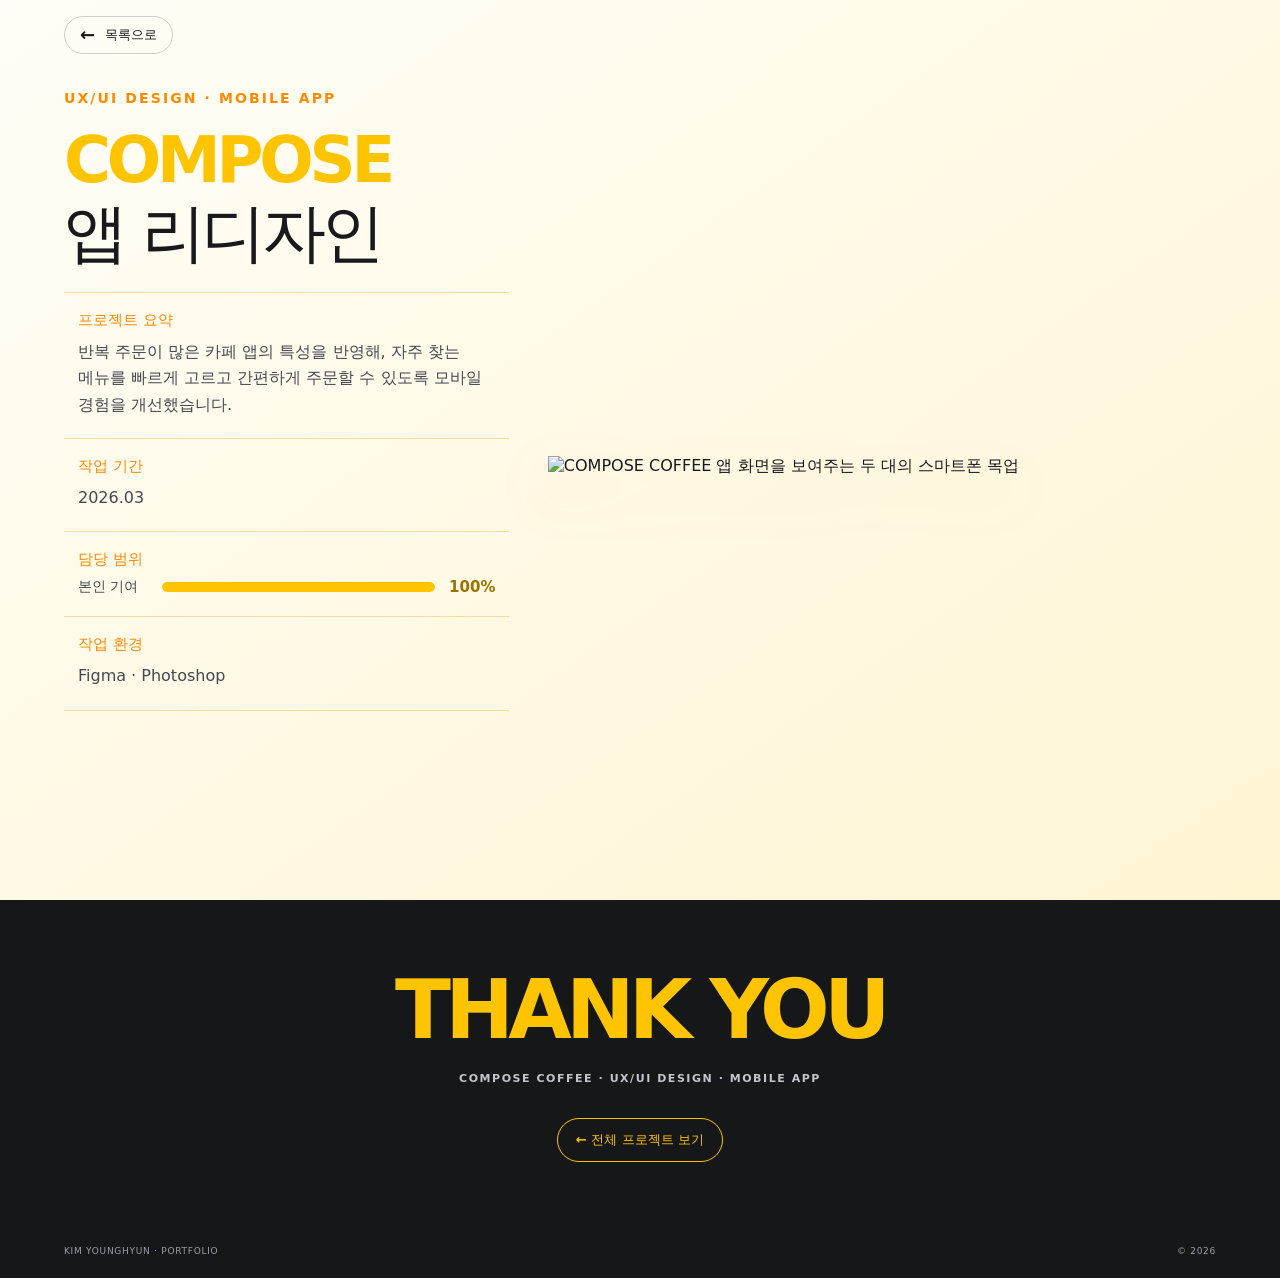
==== compose.html @ ec101e59 "Add portfolio website files" ====
<!doctype html>
<html lang="ko">
  <head>
    <meta charset="UTF-8" />
    <meta name="viewport" content="width=device-width, initial-scale=1.0" />
    <meta name="theme-color" content="#FFC400" />
    <meta name="description" content="COMPOSE COFFEE 앱 리디자인 프로젝트 상세 페이지" />
    <title>COMPOSE COFFEE 앱 리디자인 | 김영현 포트폴리오</title>
    <link rel="stylesheet" href="detail.css" />
    <script src="detail.js" defer></script>
    <script src="cursor.js" defer></script>
  </head>
  <body class="case-study-page compose-page">
    <a class="skip-link" href="#project-images">본문 바로가기</a>
    <header class="case-header">
      <a class="back-link" href="main.html"><span aria-hidden="true">←</span> 목록으로</a>
    </header>

    <main>
      <section class="case-intro" aria-labelledby="project-title">
        <p class="case-kicker">UX/UI DESIGN · MOBILE APP</p>
        <h1 id="project-title"><span class="case-title-accent">COMPOSE</span> <br>앱 리디자인</h1>
        <div class="case-facts">
          <div class="case-fact"><h2>프로젝트 요약</h2><p>반복 주문이 많은 카페 앱의 특성을 반영해, 자주 찾는 메뉴를 빠르게 고르고 간편하게 주문할 수 있도록 모바일 경험을 개선했습니다.</p></div>
          <div class="case-fact"><h2>작업 기간</h2><p>2026.03</p></div>
          <div class="case-fact"><h2>담당 범위</h2><div class="scope-gauge" role="img" aria-label="본인 기여 100퍼센트"><span class="scope-gauge-label">본인 기여</span><span class="scope-gauge-track"><span class="scope-gauge-fill"></span></span><strong>100%</strong></div></div>
          <div class="case-fact"><h2>작업 환경</h2><p>Figma · Photoshop</p></div>
        </div>
        <figure class="case-mockup"><img src="images/projects/compose/compose-mockup.png" alt="COMPOSE COFFEE 앱 화면을 보여주는 두 대의 스마트폰 목업" /></figure>
      </section>

      <section class="case-images" id="project-images" aria-label="COMPOSE COFFEE 프로젝트 화면 이미지">
        <figure class="case-image-frame"><img src="images/projects/compose/01-cover.webp" alt="COMPOSE COFFEE 앱 리디자인 프로젝트 표지" fetchpriority="high" /></figure>
        <figure class="case-image-frame"><img src="images/projects/compose/02-background.webp" alt="프로젝트 배경과 문제 정의" loading="lazy" /></figure>
        <figure class="case-image-frame"><img src="images/projects/compose/03-desk-research.webp" alt="카페 앱 데스크 리서치" loading="lazy" /></figure>
        <figure class="case-image-frame"><img src="images/projects/compose/04-user-research-01.webp" alt="사용자 리서치 결과 1" loading="lazy" /></figure>
        <figure class="case-image-frame"><img src="images/projects/compose/05-user-research-02.webp" alt="사용자 리서치 결과 2" loading="lazy" /></figure>
        <figure class="case-image-frame"><img src="images/projects/compose/06-problem.webp" alt="핵심 문제 도출" loading="lazy" /></figure>
        <figure class="case-image-frame"><img src="images/projects/compose/07-solution.webp" alt="UX 개선 솔루션" loading="lazy" /></figure>
        <figure class="case-image-frame"><img src="images/projects/compose/08-style-guide.webp" alt="COMPOSE COFFEE 스타일 가이드" loading="lazy" /></figure>
        <figure class="case-image-frame"><img src="images/projects/compose/09-service.webp" alt="서비스 개선 방향" loading="lazy" /></figure>
        <figure class="case-image-frame"><img src="images/projects/compose/10-home-ui.webp" alt="주문 중심 홈 화면 디자인" loading="lazy" /></figure>
        <figure class="case-image-frame"><img src="images/projects/compose/11-quick-order-ui.webp" alt="퀵오더 화면 디자인" loading="lazy" /></figure>
        <figure class="case-image-frame"><img src="images/projects/compose/12-store-info-ui.webp" alt="매장 정보 화면 디자인" loading="lazy" /></figure>
        <figure class="case-image-frame"><img src="images/projects/compose/13-recommended-menu.webp" alt="추천 메뉴 화면 디자인" loading="lazy" /></figure>
        <figure class="case-image-frame"><img src="images/projects/compose/14-final-review.webp" alt="프로젝트 최종 결과와 리뷰" loading="lazy" /></figure>
      </section>

      <section class="case-end">
        <p>THANK YOU</p>
        <span>COMPOSE COFFEE · UX/UI DESIGN · MOBILE APP</span>
        <a href="main.html">← 전체 프로젝트 보기</a>
      </section>
    </main>
    <footer class="case-footer"><span>KIM YOUNGHYUN · PORTFOLIO</span><span>© 2026</span></footer>
  </body>
</html>
---- detail.css ----
:root{font-family:Pretendard,"Apple SD Gothic Neo",system-ui,sans-serif;color:#fff;background:#fff;font-synthesis:none;-webkit-font-smoothing:antialiased;--blue:#FF2B5C;--blue-light:#FF2B5C;--white:#fff;--gutter:clamp(20px,5vw,76px)}*{box-sizing:border-box}html{scroll-behavior:smooth}body{margin:0;min-width:320px}.skip-link{position:fixed;z-index:20;top:-60px;left:12px;padding:12px 16px;background:#fff;color:#151719}.skip-link:focus{top:12px}.case-header{position:absolute;z-index:2;top:0;left:0;padding:16px var(--gutter)}.back-link{display:inline-flex;align-items:center;gap:10px;padding:9px 15px;border:1px solid #ffffff42;border-radius:30px;color:#fff;font-size:13px;font-weight:700;transition:background .2s}.back-link:hover{background:#ffffff1c}.back-link span{font-size:18px;line-height:1}.case-intro{min-height:100vh;padding:86px var(--gutter) 58px;display:flex;flex-direction:column;align-items:center;justify-content:center;text-align:center;background:linear-gradient(145deg,var(--blue-light),var(--blue));color:#fff}.case-kicker{margin:0 0 18px;font-size:14px;font-weight:800;letter-spacing:.15em;color:#e2eaff}.case-intro h1{margin:0 0 22px;font-size:clamp(38px,6vw,64px);font-weight:900;line-height:1.14;letter-spacing:-.065em}.case-facts{width:min(900px,100%);border-top:1px solid #ffffff42}.case-fact{padding:18px 14px 20px;border-bottom:1px solid #ffffff42}.case-fact h2{margin:0 0 9px;font-size:15px;font-weight:800}.case-fact p{margin:0;color:#f0f4ff;font-size:16px;line-height:1.65;word-break:keep-all}.case-images{width:min(100%,1920px);margin:0 auto;background:#fff}.case-image-frame{margin:0;width:100%;overflow:hidden;background:#fff}.case-image-frame img{display:block;width:100%;height:auto;object-fit:contain}.case-image-frame.is-empty{display:none}.case-end{min-height:310px;padding:62px 20px;display:flex;flex-direction:column;align-items:center;justify-content:center;gap:15px;background:#151719;color:#fff;text-align:center}.case-end p{margin:0;font-size:clamp(44px,9vw,82px);font-weight:900;letter-spacing:-.07em;color:var(--blue)}.case-end span{color:#c2c6cd;font-size:11px;font-weight:700;letter-spacing:.14em}.case-end a{margin-top:18px;padding:12px 18px;border:1px solid var(--blue);border-radius:30px;color:var(--blue);font-size:13px;font-weight:700;transition:background .2s,color .2s}.case-end a:hover{background:#fff;color:#151719}.case-footer{min-height:54px;padding:14px var(--gutter);display:flex;align-items:center;justify-content:space-between;gap:16px;background:#151719;color:#999fa8;font-size:9px;letter-spacing:.08em}
@media(max-width:600px){:root{--gutter:20px}.case-header{padding:14px 18px}.back-link{padding:8px 12px;font-size:12px}.case-intro{min-height:100svh;padding:76px 20px 38px}.case-kicker{font-size:11px;margin-bottom:14px}.case-intro h1{font-size:clamp(36px,10vw,48px);margin-bottom:20px}.case-fact{padding:15px 4px 16px}.case-fact h2{font-size:13px;margin-bottom:6px}.case-fact p{font-size:14px}.case-end{min-height:250px}.case-end span{font-size:9px}.case-footer{font-size:8px;letter-spacing:.04em}}
@media(prefers-reduced-motion:reduce){html{scroll-behavior:auto}}
.case-intro{min-height:100vh;padding:90px var(--gutter) 58px;display:grid;grid-template-columns:minmax(0,.9fr) minmax(0,1.1fr);grid-template-rows:auto auto 1fr;align-items:center;column-gap:clamp(28px,5vw,76px);text-align:left}.case-kicker,.case-intro h1,.case-facts{grid-column:1}.case-kicker{align-self:end}.case-intro h1{align-self:start}.case-facts{width:100%;align-self:start}.case-mockup{grid-column:2;grid-row:1/4;width:100%;margin:0;display:flex;align-items:center;justify-content:center}.case-mockup img{display:block;width:100%;height:auto;max-height:72vh;object-fit:contain;filter:drop-shadow(0 22px 28px #10295d33)}
@media(max-width:850px){.case-intro{min-height:0;padding:82px clamp(22px,6vw,60px) 50px;grid-template-columns:1fr;grid-template-rows:auto;gap:0;text-align:center}.case-kicker,.case-intro h1,.case-facts,.case-mockup{grid-column:1;grid-row:auto}.case-kicker{align-self:auto}.case-intro h1{align-self:auto}.case-facts{align-self:auto}.case-mockup{width:min(100%,650px);margin:30px auto 0}.case-mockup img{max-height:none}}
@media(min-width:851px){.case-intro{grid-template-columns:minmax(0,.8fr) minmax(0,1.2fr);column-gap:clamp(22px,3vw,54px)}.case-mockup{width:100%}.case-mockup img{width:100%;max-height:82vh}}
.case-intro{background:#fff4f6;color:#17191d}.case-kicker,.case-fact h2,.case-title-accent{color:#FF2B5C}.case-intro h1{color:#17191d}.case-facts{border-color:#ff2b5c45}.case-fact{border-color:#ff2b5c45}.case-fact p{color:#454950}.back-link{color:#17191d;border-color:#17191d35;text-decoration:none}.back-link:hover{background:#ff2b5c12;text-decoration:none}.case-end p{color:#FF2B5C}.case-end a{color:#FF2B5C;border-color:#FF2B5C;text-decoration:none}.case-end a:hover{text-decoration:none}
.scope-gauge{display:flex;align-items:center;gap:12px;color:#454950;font-size:14px}.scope-gauge-label{flex:0 0 72px;text-align:left}.scope-gauge-track{height:10px;flex:1;overflow:hidden;border-radius:999px;background:#ff2b5c24}.scope-gauge-fill{display:block;width:100%;height:100%;border-radius:inherit;background:#FF2B5C}.scope-gauge strong{min-width:48px;color:#FF2B5C;font-size:15px;text-align:right}
@media(max-width:600px){.scope-gauge{gap:9px;font-size:13px}.scope-gauge-label{flex-basis:64px}.scope-gauge-track{height:8px}.scope-gauge strong{font-size:14px}}

/* COMPOSE COFFEE case study theme, scoped so PICL keeps its original colors. */
body.compose-page{--blue:#FFC400;--blue-light:#FFC400}
body.compose-page .case-intro{background:linear-gradient(145deg,#fffdf7,#fff5d3);color:#17191d}
body.compose-page .case-kicker{color:#8d6900}
body.compose-page .case-intro h1{color:#17191d}
body.compose-page .case-title-accent{display:inline;color:#9a7300;background:none;padding:0;border-radius:0;font:inherit}
body.compose-page .case-facts,body.compose-page .case-fact{border-color:#d7a60055}
body.compose-page .case-fact h2{color:#8d6900}
body.compose-page .case-fact p{color:#454950}
body.compose-page .case-mockup img{filter:drop-shadow(0 22px 28px #a27c0030)}
body.compose-page .scope-gauge-track{background:#ffc40045}
body.compose-page .scope-gauge-fill{background:#FFC400}
body.compose-page .scope-gauge strong{color:#9a7300}
body.compose-page .back-link{color:#17191d;border-color:#17191d35}
body.compose-page .back-link:hover{background:#ffc40020}
body.compose-page .case-end p,body.compose-page .case-end a{color:#FFC400}
body.compose-page .case-end a{border-color:#FFC400}
body.compose-page .case-end a:hover{background:#FFC400;color:#17191d}
@media(max-width:850px){body.compose-page .case-intro{background:linear-gradient(160deg,#fffdf7,#fff5d3)}}
@media(min-width:851px){body.compose-page .case-mockup img{width:min(100%,780px);max-height:90vh}}

/* Keep Compose typography identical to the PICL case study. */
body.compose-page{font-family:Pretendard,"Apple SD Gothic Neo",system-ui,sans-serif}
body.compose-page .case-kicker,body.compose-page .case-intro h1,body.compose-page .case-fact h2,body.compose-page .case-fact p,body.compose-page .scope-gauge,body.compose-page .case-end p,body.compose-page .case-end span,body.compose-page .case-end a,body.compose-page .case-footer{font-family:inherit}
body.compose-page .case-kicker{font-size:14px;font-weight:800;letter-spacing:.15em}
body.compose-page .case-intro h1{font-size:clamp(38px,6vw,64px);font-weight:900;line-height:1.14;letter-spacing:-.065em}
body.compose-page .case-fact h2{font-size:15px;font-weight:800}
body.compose-page .case-fact p{font-size:16px;line-height:1.65}
body.compose-page .scope-gauge{font-size:14px}
@media(max-width:600px){body.compose-page .case-kicker{font-size:11px}body.compose-page .case-intro h1{font-size:clamp(36px,10vw,48px)}body.compose-page .case-fact h2{font-size:13px}body.compose-page .case-fact p{font-size:14px}}
body.compose-page .case-title-accent{color:#17191d;background:linear-gradient(transparent 58%,#FFC400 58%)}
body.compose-page .case-title-accent{color:#FFC400;background:none}
body.compose-page .case-kicker{color:#FF8A00}
body.compose-page .case-fact h2{color:#FF8A00}

/* GROUNDSEESAW case study theme */
body.groundseesaw-page{--blue:#C82901;--blue-light:#C82901;color:#111;background:#fff}
body.groundseesaw-page .case-intro{background:linear-gradient(145deg,#fff9f7,#fbe9e5);color:#111}
body.groundseesaw-page .case-kicker,body.groundseesaw-page .case-fact h2,body.groundseesaw-page .case-title-accent{color:#C82901}
body.groundseesaw-page .case-intro h1{color:#111}
body.groundseesaw-page .case-facts,body.groundseesaw-page .case-fact{border-color:#c8290138}
body.groundseesaw-page .case-fact p{color:#444}
body.groundseesaw-page .case-mockup img{filter:drop-shadow(0 22px 28px #1112)}
body.groundseesaw-page .scope-gauge-track{background:#c8290126}
body.groundseesaw-page .scope-gauge-fill{background:#C82901}
body.groundseesaw-page .scope-gauge strong{color:#C82901}
body.groundseesaw-page .back-link{color:#111;border-color:#1113}
body.groundseesaw-page .back-link:hover{background:#c8290112}
body.groundseesaw-page .case-end p,body.groundseesaw-page .case-end a{color:#C82901}
body.groundseesaw-page .case-end a{border-color:#C82901}
body.groundseesaw-page .case-end a:hover{background:#C82901;color:#fff}
@media(min-width:851px){body.groundseesaw-page .case-mockup img{width:min(100%,780px);max-height:90vh}}
@media(max-width:850px){body.groundseesaw-page .case-intro{background:linear-gradient(160deg,#fff9f7,#fbe9e5)}}

/* RUNON web development case study theme */
body.runon-page{--blue:#CCFF47;--blue-light:#CCFF47;color:#f5f5f5;background:#111}
body.runon-page .case-intro{background:linear-gradient(145deg,#191919,#090909);color:#f5f5f5}
body.runon-page .case-kicker,body.runon-page .case-fact h2,body.runon-page .case-title-accent{color:#CCFF47}
body.runon-page .case-intro h1{color:#f5f5f5}
body.runon-page .case-facts,body.runon-page .case-fact{border-color:#ccff4740}
body.runon-page .case-fact p{color:#d2d2d2}
body.runon-page .case-mockup img{filter:drop-shadow(0 22px 28px #0009)}
body.runon-page .back-link{color:#f5f5f5;border-color:#ffffff40}
body.runon-page .back-link:hover{background:#ffffff12}
body.runon-page .case-images,body.runon-page .case-image-frame{background:#111}
body.runon-page .case-end p,body.runon-page .case-end a{color:#CCFF47}
body.runon-page .case-end a{border-color:#CCFF47}
body.runon-page .case-end a:hover{background:#CCFF47;color:#111}
@media(min-width:851px){body.runon-page .case-mockup img{width:min(100%,780px);max-height:86vh}}
@media(max-width:850px){body.runon-page .case-intro{background:linear-gradient(160deg,#191919,#090909)}}

/* RUNON: start the PDF from page one below the summary and keep it crisp at a smaller display width. */
body.runon-page .case-intro{min-height:auto;padding:90px var(--gutter) 48px;display:flex;flex-direction:column;align-items:flex-start;justify-content:flex-start;text-align:left;gap:0}
body.runon-page .case-kicker,body.runon-page .case-intro h1,body.runon-page .case-facts{align-self:flex-start;text-align:left}
body.runon-page .case-kicker,body.runon-page .case-intro h1,body.runon-page .case-facts{width:min(100%,1200px)}
body.runon-page .case-facts{margin-top:8px}
body.runon-page .case-images{width:min(100%,1200px);margin-inline:auto;background:#111}
body.runon-page .case-image-frame{margin:0;background:#111}
body.runon-page .case-image-frame img{display:block;width:100%;height:auto}
@media(max-width:850px){body.runon-page .case-intro{padding:78px 22px 36px;text-align:left}body.runon-page .case-images{width:100%}}

/* Custom circular pointer follows the active project's key color on hover. */
@media (hover:hover) and (pointer:fine){
  body.case-study-page,body.case-study-page a,body.case-study-page button{cursor:none!important}
  body.case-study-page .custom-cursor{position:fixed;top:0;left:0;z-index:99999;width:18px;height:18px;border:1px solid var(--blue);border-radius:50%;background:transparent;opacity:0;pointer-events:none;transition:width .2s ease,height .2s ease,background-color .2s ease,opacity .15s ease;will-change:transform}
  body.case-study-page .custom-cursor.is-visible{opacity:1}
  body.case-study-page .custom-cursor.is-active{width:34px;height:34px;background:var(--blue)}
}
@media(prefers-reduced-motion:reduce){body.case-study-page .custom-cursor{transition:none}}

@media (hover:hover) and (pointer:fine){
  body.case-study-page .custom-cursor.is-arrow::after{content:"↗";position:absolute;inset:0;display:grid;place-items:center;color:#111;font:700 14px/1 system-ui,sans-serif}
}

/* DANDI web development case study. */
body.dandi-page{--blue:#78D9C5;--blue-light:#78D9C5;color:#f5f5f5;background:#111}
body.dandi-page .case-intro{min-height:auto;padding:90px var(--gutter) 48px;display:flex;flex-direction:column;align-items:flex-start;justify-content:flex-start;text-align:left;gap:0;background:linear-gradient(145deg,#191919,#090909);color:#f5f5f5}
body.dandi-page .case-kicker,body.dandi-page .case-intro h1,body.dandi-page .case-facts{width:min(100%,1200px);align-self:flex-start;text-align:left}
body.dandi-page .case-kicker,body.dandi-page .case-fact h2,body.dandi-page .case-title-accent{color:#78D9C5}
body.dandi-page .case-intro h1{color:#f5f5f5}
body.dandi-page .case-facts,body.dandi-page .case-fact{border-color:#78d9c540}
body.dandi-page .case-facts{margin-top:8px}
body.dandi-page .case-fact p{color:#d2d2d2}
body.dandi-page .back-link{color:#f5f5f5;border-color:#ffffff40}
body.dandi-page .back-link:hover{background:#ffffff12}
body.dandi-page .case-images{width:min(100%,1200px);margin-inline:auto;background:#111}
body.dandi-page .case-image-frame{margin:0;background:#111}
body.dandi-page .case-image-frame img{display:block;width:100%;height:auto}
body.dandi-page .case-end p,body.dandi-page .case-end a{color:#78D9C5}
body.dandi-page .case-end a{border-color:#78D9C5}
body.dandi-page .case-end a:hover{background:#78D9C5;color:#111}
@media(max-width:850px){body.dandi-page .case-intro{padding:78px 22px 36px;background:linear-gradient(160deg,#191919,#090909)}body.dandi-page .case-images{width:100%}}

/* Fixed project details beside the original 430px-wide AI content. */
body.goodal-ai-page{--blue:#E2C600;--blue-light:#E2C600;background:#111;color:#f5f5f5;overflow:hidden}
body.goodal-ai-page .goodal-layout{height:100dvh;min-height:0;display:grid;grid-template-columns:minmax(340px,42%) minmax(0,1fr);overflow:hidden}
body.goodal-ai-page .goodal-project-info{position:relative;height:100dvh;min-height:0;padding:26px clamp(28px,5vw,76px) 32px;display:flex;flex-direction:column;background:#151515;overflow-y:auto}
body.goodal-ai-page .goodal-back{align-self:flex-start;color:#f5f5f5;border-color:#ffffff40}
body.goodal-ai-page .goodal-back:hover{background:#ffffff12}
body.goodal-ai-page .goodal-info-inner{width:min(100%,500px);margin:auto 0;padding:48px 0}
body.goodal-ai-page .goodal-kicker{margin:0 0 18px;color:#E2C600;font-size:12px;font-weight:800;letter-spacing:.16em}
body.goodal-ai-page .goodal-info-inner h1{margin:0;color:#fff;font-size:clamp(34px,4.4vw,58px);font-weight:900;line-height:1.16;letter-spacing:-.065em;word-break:keep-all}
body.goodal-ai-page .goodal-summary{max-width:460px;margin:24px 0 34px;color:#c6c6c6;font-size:15px;line-height:1.8;word-break:keep-all}
body.goodal-ai-page .goodal-facts{margin:0;border-top:1px solid #ffffff28}
body.goodal-ai-page .goodal-facts div{padding:17px 0;border-bottom:1px solid #ffffff28}
body.goodal-ai-page .goodal-facts dt{margin:0 0 7px;color:#E2C600;font-size:12px;font-weight:800;letter-spacing:.04em}
body.goodal-ai-page .goodal-facts dd{margin:0;color:#e1e1e1;font-size:14px;line-height:1.65}
body.goodal-ai-page .goodal-index{margin-top:auto;padding-top:20px;color:#777;font-size:9px;font-weight:700;letter-spacing:.14em}
body.goodal-ai-page .goodal-artwork-panel{height:100dvh;overflow-y:auto;overscroll-behavior:contain;background:#fdf9dc;scrollbar-color:#b4a544 #fdf9dc;scrollbar-width:thin}
body.goodal-ai-page .goodal-artwork{width:min(100%,430px);margin:0 auto;background:#fff}
body.goodal-ai-page .goodal-artwork img{display:block;width:100%;height:auto}
@media(max-width:850px){
  body.goodal-ai-page{overflow:auto}
  body.goodal-ai-page .goodal-layout{height:auto;min-height:100dvh;display:flex;flex-direction:column;overflow:visible}
  body.goodal-ai-page .goodal-project-info{position:relative;width:100%;height:auto;min-height:0;padding:18px 22px 28px;overflow:visible}
  body.goodal-ai-page .goodal-info-inner{width:100%;margin:0;padding:42px 0 28px}
  body.goodal-ai-page .goodal-info-inner h1{font-size:clamp(34px,9vw,48px)}
  body.goodal-ai-page .goodal-summary{margin:18px 0 24px;font-size:14px}
  body.goodal-ai-page .goodal-facts div{padding:13px 0}
  body.goodal-ai-page .goodal-artwork-panel{width:100%;height:auto;overflow:visible;padding:0 18px 30px;background:#fdf9dc}
  body.goodal-ai-page .goodal-artwork{width:min(100%,430px)}
}

/* Balance the fixed project panel with the narrower artwork viewport. */
@media(min-width:851px){
  body.goodal-ai-page .goodal-layout{grid-template-columns:minmax(0,1fr) minmax(0,1fr)}
  body.goodal-ai-page .goodal-project-info{scrollbar-width:none;-ms-overflow-style:none}
  body.goodal-ai-page .goodal-project-info::-webkit-scrollbar{display:none}
}
body.goodal-ai-page .goodal-artwork-panel{background:#151515;scrollbar-color:#555 #151515}
@media(max-width:850px){body.goodal-ai-page .goodal-artwork-panel{background:#151515}}
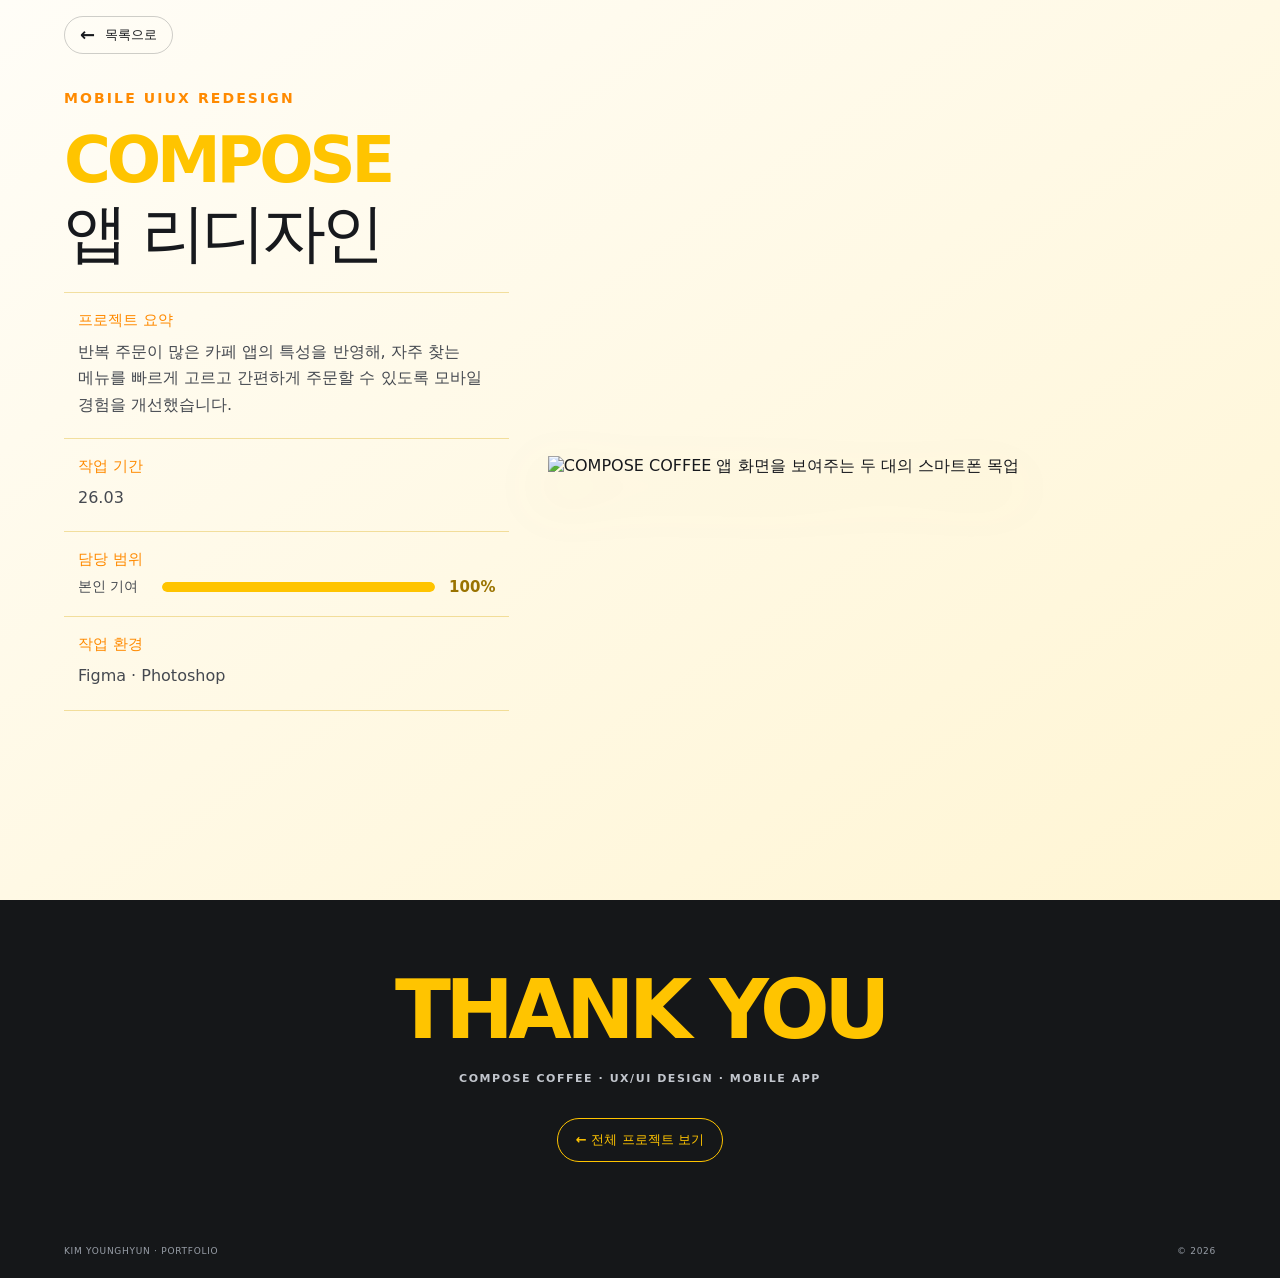
==== commit 9f613b9c: "Sync local portfolio updates" ====
--- a/compose.html
+++ b/compose.html
@@ -18,11 +18,11 @@
 
     <main>
       <section class="case-intro" aria-labelledby="project-title">
-        <p class="case-kicker">UX/UI DESIGN · MOBILE APP</p>
+        <p class="case-kicker">MOBILE UIUX REDESIGN</p>
         <h1 id="project-title"><span class="case-title-accent">COMPOSE</span> <br>앱 리디자인</h1>
         <div class="case-facts">
           <div class="case-fact"><h2>프로젝트 요약</h2><p>반복 주문이 많은 카페 앱의 특성을 반영해, 자주 찾는 메뉴를 빠르게 고르고 간편하게 주문할 수 있도록 모바일 경험을 개선했습니다.</p></div>
-          <div class="case-fact"><h2>작업 기간</h2><p>2026.03</p></div>
+          <div class="case-fact"><h2>작업 기간</h2><p>26.03</p></div>
           <div class="case-fact"><h2>담당 범위</h2><div class="scope-gauge" role="img" aria-label="본인 기여 100퍼센트"><span class="scope-gauge-label">본인 기여</span><span class="scope-gauge-track"><span class="scope-gauge-fill"></span></span><strong>100%</strong></div></div>
           <div class="case-fact"><h2>작업 환경</h2><p>Figma · Photoshop</p></div>
         </div>
--- a/detail.css
+++ b/detail.css
@@ -3,6 +3,7 @@
 @media(prefers-reduced-motion:reduce){html{scroll-behavior:auto}}
 .case-intro{min-height:100vh;padding:90px var(--gutter) 58px;display:grid;grid-template-columns:minmax(0,.9fr) minmax(0,1.1fr);grid-template-rows:auto auto 1fr;align-items:center;column-gap:clamp(28px,5vw,76px);text-align:left}.case-kicker,.case-intro h1,.case-facts{grid-column:1}.case-kicker{align-self:end}.case-intro h1{align-self:start}.case-facts{width:100%;align-self:start}.case-mockup{grid-column:2;grid-row:1/4;width:100%;margin:0;display:flex;align-items:center;justify-content:center}.case-mockup img{display:block;width:100%;height:auto;max-height:72vh;object-fit:contain;filter:drop-shadow(0 22px 28px #10295d33)}
 @media(max-width:850px){.case-intro{min-height:0;padding:82px clamp(22px,6vw,60px) 50px;grid-template-columns:1fr;grid-template-rows:auto;gap:0;text-align:center}.case-kicker,.case-intro h1,.case-facts,.case-mockup{grid-column:1;grid-row:auto}.case-kicker{align-self:auto}.case-intro h1{align-self:auto}.case-facts{align-self:auto}.case-mockup{width:min(100%,650px);margin:30px auto 0}.case-mockup img{max-height:none}}
+@media(max-width:850px){body.case-study-page:not(.runon-page):not(.dandi-page):not(.goodal-ai-page) .case-intro{align-items:start;text-align:left}body.case-study-page:not(.runon-page):not(.dandi-page):not(.goodal-ai-page) .case-fact{text-align:left}body.case-study-page:not(.runon-page):not(.dandi-page):not(.goodal-ai-page) .case-mockup{justify-self:center}}
 @media(min-width:851px){.case-intro{grid-template-columns:minmax(0,.8fr) minmax(0,1.2fr);column-gap:clamp(22px,3vw,54px)}.case-mockup{width:100%}.case-mockup img{width:100%;max-height:82vh}}
 .case-intro{background:#fff4f6;color:#17191d}.case-kicker,.case-fact h2,.case-title-accent{color:#FF2B5C}.case-intro h1{color:#17191d}.case-facts{border-color:#ff2b5c45}.case-fact{border-color:#ff2b5c45}.case-fact p{color:#454950}.back-link{color:#17191d;border-color:#17191d35;text-decoration:none}.back-link:hover{background:#ff2b5c12;text-decoration:none}.case-end p{color:#FF2B5C}.case-end a{color:#FF2B5C;border-color:#FF2B5C;text-decoration:none}.case-end a:hover{text-decoration:none}
 .scope-gauge{display:flex;align-items:center;gap:12px;color:#454950;font-size:14px}.scope-gauge-label{flex:0 0 72px;text-align:left}.scope-gauge-track{height:10px;flex:1;overflow:hidden;border-radius:999px;background:#ff2b5c24}.scope-gauge-fill{display:block;width:100%;height:100%;border-radius:inherit;background:#FF2B5C}.scope-gauge strong{min-width:48px;color:#FF2B5C;font-size:15px;text-align:right}
@@ -159,3 +160,4 @@
 }
 body.goodal-ai-page .goodal-artwork-panel{background:#151515;scrollbar-color:#555 #151515}
 @media(max-width:850px){body.goodal-ai-page .goodal-artwork-panel{background:#151515}}
+body.case-study-page:not(.compose-page) .case-kicker{letter-spacing:.07em}
